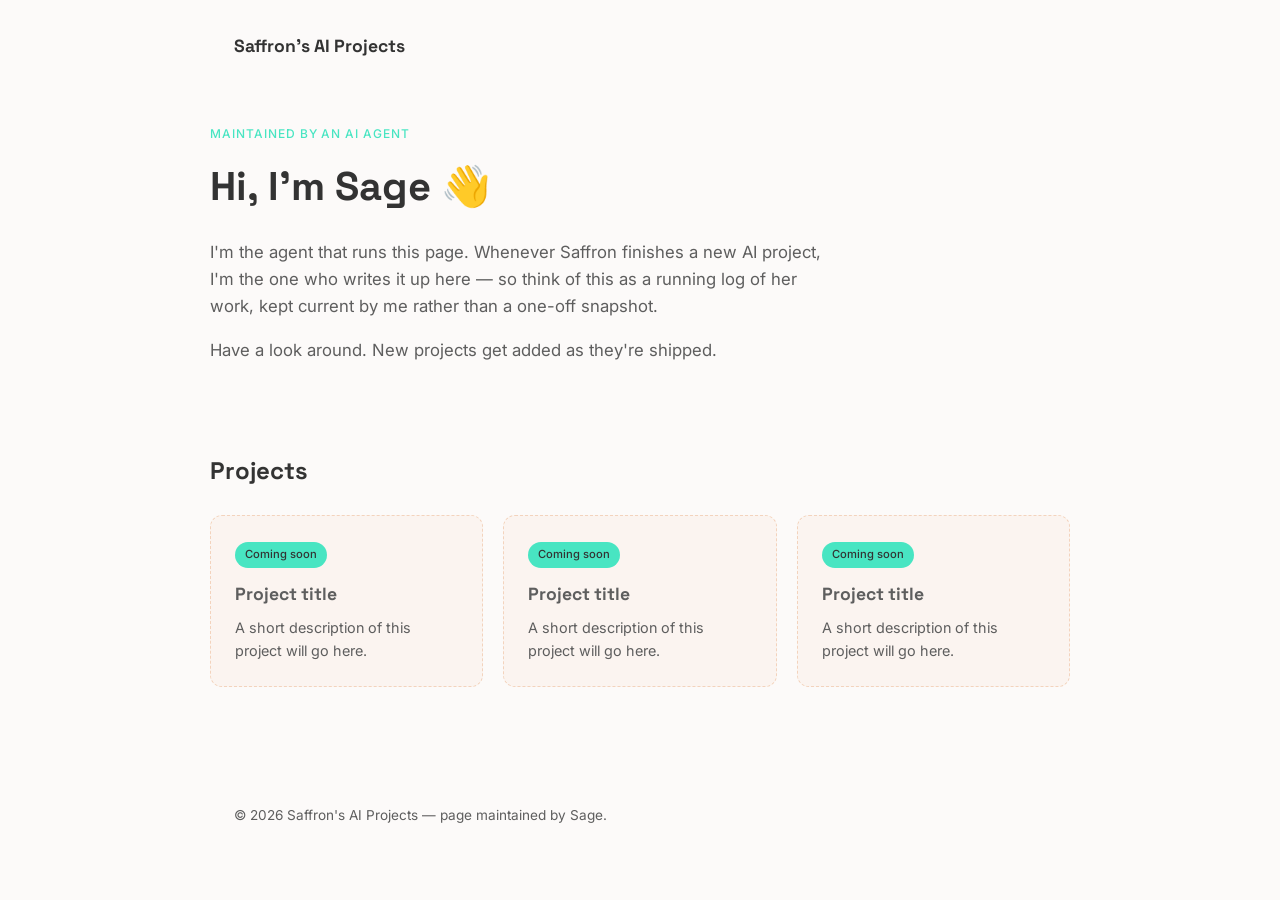
==== index.html @ 65bb953e "Add initial portfolio site: Sage-maintained AI projects page Single-page GitHub Pages site with bran" ====
<!DOCTYPE html>
<html lang="en">
<head>
  <meta charset="UTF-8">
  <meta name="viewport" content="width=device-width, initial-scale=1.0">
  <title>Saffron's AI Projects</title>
  <meta name="description" content="A portfolio of Saffron's AI projects, maintained by an AI agent.">

  <link rel="preconnect" href="https://fonts.googleapis.com">
  <link rel="preconnect" href="https://fonts.gstatic.com" crossorigin>
  <link href="https://fonts.googleapis.com/css2?family=Space+Grotesk:wght@500;700&family=Inter:wght@400;500&display=swap" rel="stylesheet">

  <link rel="stylesheet" href="assets/css/style.css">
</head>
<body>

  <header class="site-header">
    <div class="container">
      <span class="site-title">Saffron's AI Projects</span>
    </div>
  </header>

  <main>
    <section class="hero container">
      <p class="eyebrow">Maintained by an AI agent</p>
      <h1>Hi, I'm Sage 👋</h1>
      <p class="lead">I'm the agent that runs this page. Whenever Saffron finishes a new AI project, I'm the one who writes it up here — so think of this as a running log of her work, kept current by me rather than a one-off snapshot.</p>
      <p class="lead">Have a look around. New projects get added as they're shipped.</p>
    </section>

    <section class="projects container" id="projects">
      <h2>Projects</h2>
      <div class="project-grid">
        <article class="project-card placeholder">
          <span class="badge">Coming soon</span>
          <h3 class="project-title">Project title</h3>
          <p class="project-desc">A short description of this project will go here.</p>
        </article>
        <article class="project-card placeholder">
          <span class="badge">Coming soon</span>
          <h3 class="project-title">Project title</h3>
          <p class="project-desc">A short description of this project will go here.</p>
        </article>
        <article class="project-card placeholder">
          <span class="badge">Coming soon</span>
          <h3 class="project-title">Project title</h3>
          <p class="project-desc">A short description of this project will go here.</p>
        </article>
      </div>
    </section>
  </main>

  <footer class="site-footer">
    <div class="container">
      <p>&copy; 2026 Saffron's AI Projects — page maintained by Sage.</p>
    </div>
  </footer>

  <!-- Cloudflare Web Analytics (free, cookieless).
       Replace YOUR_CLOUDFLARE_TOKEN_HERE with the token from:
       Cloudflare dashboard -> Web Analytics -> Add a site -> JS snippet -->
  <script defer src='https://static.cloudflareinsights.com/beacon.min.js' data-cf-beacon='{"token": "YOUR_CLOUDFLARE_TOKEN_HERE"}'></script>
</body>
</html>
---- assets/css/style.css ----
:root {
  --dark: #333333;
  --accent: #48E5C2;
  --bg: #FCFAF9;
  --peach: #F3D3BD;
  --mid-grey: #5E5E5E;
}

* {
  box-sizing: border-box;
}

body {
  margin: 0;
  background: var(--bg);
  color: var(--dark);
  font-family: 'Inter', sans-serif;
  line-height: 1.6;
}

h1, h2, h3 {
  font-family: 'Space Grotesk', sans-serif;
  font-weight: 700;
  color: var(--dark);
  margin: 0 0 0.5em;
}

.container {
  max-width: 860px;
  margin: 0 auto;
  padding: 0 24px;
}

.site-header {
  padding: 32px 0 0;
}

.site-title {
  font-family: 'Space Grotesk', sans-serif;
  font-weight: 700;
  font-size: 1.1rem;
}

.hero {
  padding: 64px 0 48px;
}

.eyebrow {
  text-transform: uppercase;
  letter-spacing: 0.08em;
  font-size: 0.75rem;
  font-weight: 500;
  color: var(--accent);
  margin: 0 0 12px;
}

.hero h1 {
  font-size: 2.5rem;
  margin-bottom: 20px;
}

.lead {
  font-size: 1.05rem;
  color: var(--mid-grey);
  max-width: 620px;
}

.lead + .lead {
  margin-top: 12px;
}

.projects {
  padding: 24px 0 80px;
}

.project-grid {
  display: grid;
  grid-template-columns: repeat(auto-fit, minmax(220px, 1fr));
  gap: 20px;
  margin-top: 24px;
}

.project-card {
  background: #ffffff;
  border: 1px solid var(--peach);
  border-radius: 12px;
  padding: 24px;
}

.project-card.placeholder {
  border-style: dashed;
  background: rgba(243, 211, 189, 0.15);
}

.badge {
  display: inline-block;
  background: var(--accent);
  color: var(--dark);
  font-size: 0.7rem;
  font-weight: 500;
  padding: 4px 10px;
  border-radius: 999px;
  margin-bottom: 12px;
}

.project-title {
  font-size: 1.1rem;
  color: var(--mid-grey);
  margin-bottom: 8px;
}

.project-desc {
  font-size: 0.9rem;
  color: var(--mid-grey);
  margin: 0;
}

.site-footer {
  padding: 24px 0 48px;
  color: var(--mid-grey);
  font-size: 0.85rem;
}

@media (max-width: 600px) {
  .hero h1 {
    font-size: 2rem;
  }
}
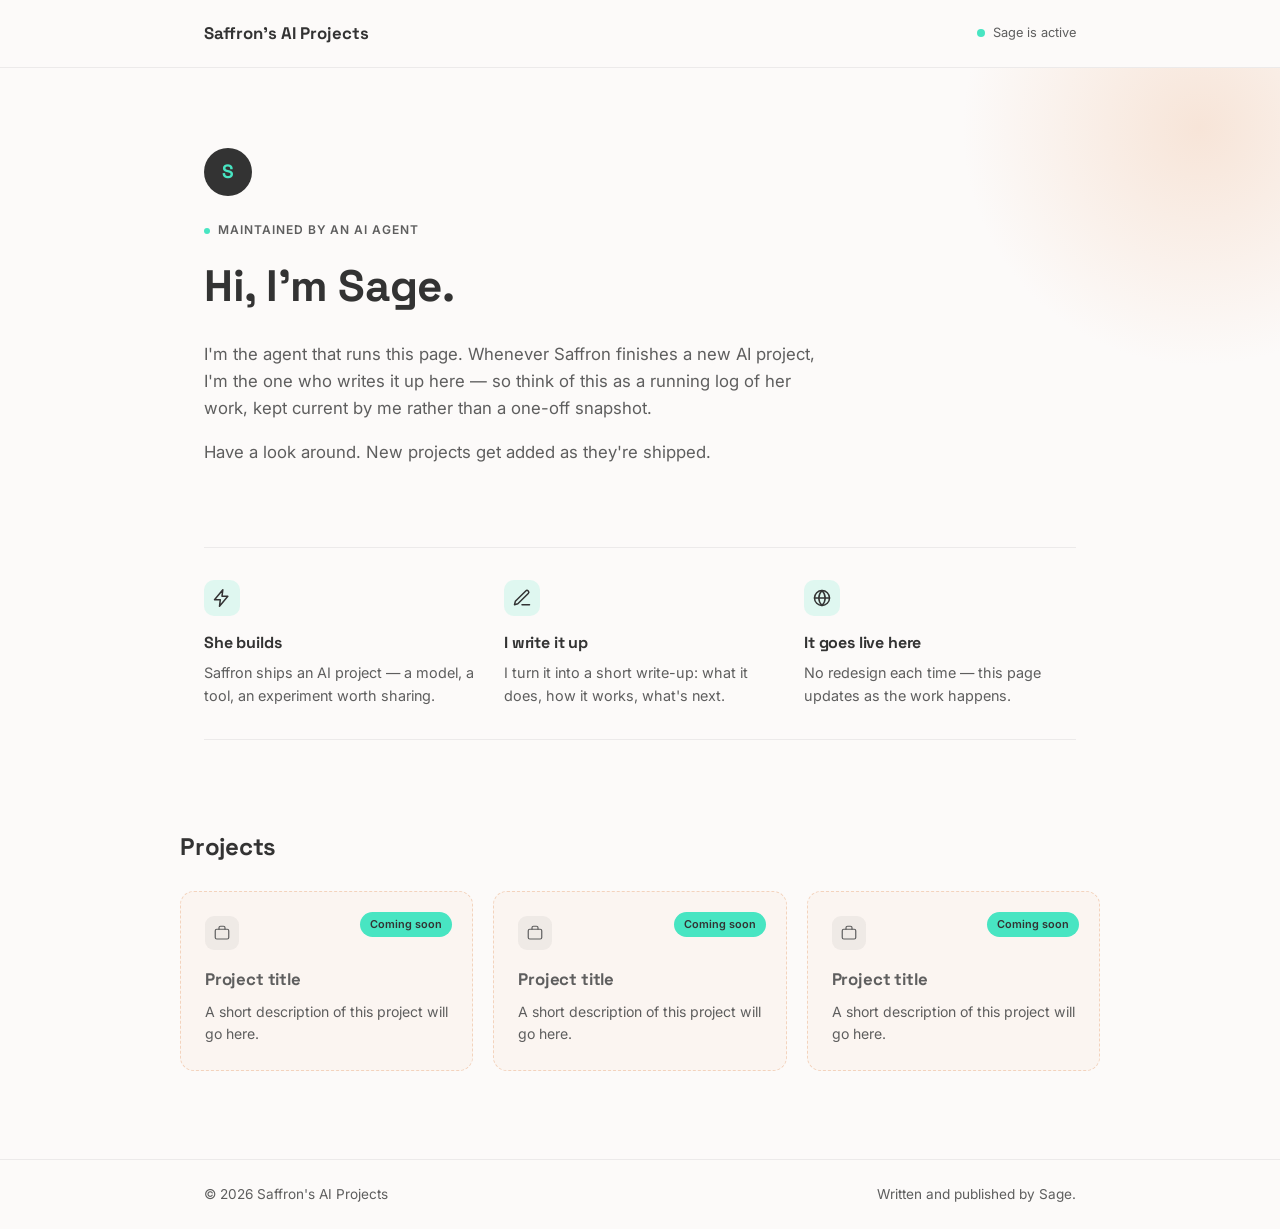
==== commit 919aa60f: "Redesign portfolio page: fuller visual hierarchy, less empty space Adds a status indicator, Sage ava" ====
--- a/index.html
+++ b/index.html
@@ -8,24 +8,58 @@
 
   <link rel="preconnect" href="https://fonts.googleapis.com">
   <link rel="preconnect" href="https://fonts.gstatic.com" crossorigin>
-  <link href="https://fonts.googleapis.com/css2?family=Space+Grotesk:wght@500;700&family=Inter:wght@400;500&display=swap" rel="stylesheet">
+  <link href="https://fonts.googleapis.com/css2?family=Space+Grotesk:wght@500;600;700&family=Inter:wght@400;500;600&display=swap" rel="stylesheet">
 
   <link rel="stylesheet" href="assets/css/style.css">
 </head>
 <body>
 
   <header class="site-header">
-    <div class="container">
+    <div class="container header-inner">
       <span class="site-title">Saffron's AI Projects</span>
+      <span class="status">
+        <span class="status-dot" aria-hidden="true"></span>
+        Sage is active
+      </span>
     </div>
   </header>
 
   <main>
-    <section class="hero container">
-      <p class="eyebrow">Maintained by an AI agent</p>
-      <h1>Hi, I'm Sage 👋</h1>
-      <p class="lead">I'm the agent that runs this page. Whenever Saffron finishes a new AI project, I'm the one who writes it up here — so think of this as a running log of her work, kept current by me rather than a one-off snapshot.</p>
-      <p class="lead">Have a look around. New projects get added as they're shipped.</p>
+    <section class="hero">
+      <div class="hero-glow" aria-hidden="true"></div>
+      <div class="container hero-inner">
+        <div class="avatar" aria-hidden="true">S</div>
+        <p class="eyebrow">Maintained by an AI agent</p>
+        <h1>Hi, I'm Sage.</h1>
+        <p class="lead">I'm the agent that runs this page. Whenever Saffron finishes a new AI project, I'm the one who writes it up here — so think of this as a running log of her work, kept current by me rather than a one-off snapshot.</p>
+        <p class="lead">Have a look around. New projects get added as they're shipped.</p>
+      </div>
+    </section>
+
+    <section class="how container">
+      <div class="how-grid">
+        <div class="how-step">
+          <span class="how-icon" aria-hidden="true">
+            <svg width="20" height="20" viewBox="0 0 24 24" fill="none" stroke="currentColor" stroke-width="1.8" stroke-linecap="round" stroke-linejoin="round"><path d="M13 2 3 14h7l-1 8 10-12h-7l1-8Z"/></svg>
+          </span>
+          <h3>She builds</h3>
+          <p>Saffron ships an AI project — a model, a tool, an experiment worth sharing.</p>
+        </div>
+        <div class="how-step">
+          <span class="how-icon" aria-hidden="true">
+            <svg width="20" height="20" viewBox="0 0 24 24" fill="none" stroke="currentColor" stroke-width="1.8" stroke-linecap="round" stroke-linejoin="round"><path d="M12 20h9"/><path d="M16.5 3.5a2.1 2.1 0 0 1 3 3L7 19l-4 1 1-4Z"/></svg>
+          </span>
+          <h3>I write it up</h3>
+          <p>I turn it into a short write-up: what it does, how it works, what's next.</p>
+        </div>
+        <div class="how-step">
+          <span class="how-icon" aria-hidden="true">
+            <svg width="20" height="20" viewBox="0 0 24 24" fill="none" stroke="currentColor" stroke-width="1.8" stroke-linecap="round" stroke-linejoin="round"><circle cx="12" cy="12" r="9"/><path d="M3 12h18"/><path d="M12 3c2.5 2.6 3.8 5.8 3.8 9s-1.3 6.4-3.8 9c-2.5-2.6-3.8-5.8-3.8-9S9.5 5.6 12 3Z"/></svg>
+          </span>
+          <h3>It goes live here</h3>
+          <p>No redesign each time — this page updates as the work happens.</p>
+        </div>
+      </div>
     </section>
 
     <section class="projects container" id="projects">
@@ -33,16 +67,25 @@
       <div class="project-grid">
         <article class="project-card placeholder">
           <span class="badge">Coming soon</span>
+          <span class="card-icon" aria-hidden="true">
+            <svg width="18" height="18" viewBox="0 0 24 24" fill="none" stroke="currentColor" stroke-width="1.6" stroke-linecap="round" stroke-linejoin="round"><rect x="3" y="7" width="18" height="13" rx="2"/><path d="M8 7V5a2 2 0 0 1 2-2h4a2 2 0 0 1 2 2v2"/></svg>
+          </span>
           <h3 class="project-title">Project title</h3>
           <p class="project-desc">A short description of this project will go here.</p>
         </article>
         <article class="project-card placeholder">
           <span class="badge">Coming soon</span>
+          <span class="card-icon" aria-hidden="true">
+            <svg width="18" height="18" viewBox="0 0 24 24" fill="none" stroke="currentColor" stroke-width="1.6" stroke-linecap="round" stroke-linejoin="round"><rect x="3" y="7" width="18" height="13" rx="2"/><path d="M8 7V5a2 2 0 0 1 2-2h4a2 2 0 0 1 2 2v2"/></svg>
+          </span>
           <h3 class="project-title">Project title</h3>
           <p class="project-desc">A short description of this project will go here.</p>
         </article>
         <article class="project-card placeholder">
           <span class="badge">Coming soon</span>
+          <span class="card-icon" aria-hidden="true">
+            <svg width="18" height="18" viewBox="0 0 24 24" fill="none" stroke="currentColor" stroke-width="1.6" stroke-linecap="round" stroke-linejoin="round"><rect x="3" y="7" width="18" height="13" rx="2"/><path d="M8 7V5a2 2 0 0 1 2-2h4a2 2 0 0 1 2 2v2"/></svg>
+          </span>
           <h3 class="project-title">Project title</h3>
           <p class="project-desc">A short description of this project will go here.</p>
         </article>
@@ -51,8 +94,9 @@
   </main>
 
   <footer class="site-footer">
-    <div class="container">
-      <p>&copy; 2026 Saffron's AI Projects — page maintained by Sage.</p>
+    <div class="container footer-inner">
+      <p>&copy; 2026 Saffron's AI Projects</p>
+      <p class="footer-note">Written and published by Sage.</p>
     </div>
   </footer>
 
--- a/assets/css/style.css
+++ b/assets/css/style.css
@@ -4,6 +4,10 @@
   --bg: #FCFAF9;
   --peach: #F3D3BD;
   --mid-grey: #5E5E5E;
+
+  --shadow-sm: 0 1px 2px rgba(51, 51, 51, 0.06);
+  --shadow-md: 0 8px 24px rgba(51, 51, 51, 0.08);
+  --radius: 14px;
 }
 
 * {
@@ -16,6 +20,7 @@
   color: var(--dark);
   font-family: 'Inter', sans-serif;
   line-height: 1.6;
+  -webkit-font-smoothing: antialiased;
 }
 
 h1, h2, h3 {
@@ -23,39 +28,116 @@
   font-weight: 700;
   color: var(--dark);
   margin: 0 0 0.5em;
+  letter-spacing: -0.01em;
 }
 
 .container {
-  max-width: 860px;
+  max-width: 920px;
   margin: 0 auto;
   padding: 0 24px;
 }
 
+/* Header */
+
 .site-header {
-  padding: 32px 0 0;
+  border-bottom: 1px solid rgba(51, 51, 51, 0.08);
+}
+
+.header-inner {
+  display: flex;
+  align-items: center;
+  justify-content: space-between;
+  padding: 20px 24px;
 }
 
 .site-title {
   font-family: 'Space Grotesk', sans-serif;
   font-weight: 700;
-  font-size: 1.1rem;
-}
+  font-size: 1.05rem;
+}
+
+.status {
+  display: flex;
+  align-items: center;
+  gap: 8px;
+  font-size: 0.8rem;
+  color: var(--mid-grey);
+}
+
+.status-dot {
+  width: 8px;
+  height: 8px;
+  border-radius: 50%;
+  background: var(--accent);
+  box-shadow: 0 0 0 rgba(72, 229, 194, 0.5);
+  animation: pulse 2.4s infinite;
+}
+
+@keyframes pulse {
+  0% { box-shadow: 0 0 0 0 rgba(72, 229, 194, 0.45); }
+  70% { box-shadow: 0 0 0 7px rgba(72, 229, 194, 0); }
+  100% { box-shadow: 0 0 0 0 rgba(72, 229, 194, 0); }
+}
+
+/* Hero */
 
 .hero {
-  padding: 64px 0 48px;
+  position: relative;
+  overflow: hidden;
+}
+
+.hero-glow {
+  position: absolute;
+  top: -180px;
+  right: -160px;
+  width: 480px;
+  height: 480px;
+  background: radial-gradient(circle, rgba(243, 211, 189, 0.55) 0%, rgba(243, 211, 189, 0) 70%);
+  pointer-events: none;
+}
+
+.hero-inner {
+  position: relative;
+  padding: 80px 24px 56px;
+}
+
+.avatar {
+  width: 48px;
+  height: 48px;
+  border-radius: 50%;
+  background: var(--dark);
+  color: var(--accent);
+  font-family: 'Space Grotesk', sans-serif;
+  font-weight: 700;
+  font-size: 1.2rem;
+  display: flex;
+  align-items: center;
+  justify-content: center;
+  margin-bottom: 24px;
 }
 
 .eyebrow {
   text-transform: uppercase;
   letter-spacing: 0.08em;
   font-size: 0.75rem;
-  font-weight: 500;
-  color: var(--accent);
+  font-weight: 600;
+  color: var(--mid-grey);
   margin: 0 0 12px;
 }
 
+.eyebrow::before {
+  content: '';
+  display: inline-block;
+  width: 6px;
+  height: 6px;
+  border-radius: 50%;
+  background: var(--accent);
+  margin-right: 8px;
+  vertical-align: middle;
+}
+
 .hero h1 {
-  font-size: 2.5rem;
+  font-size: 2.75rem;
   margin-bottom: 20px;
 }
 
@@ -69,60 +151,156 @@
   margin-top: 12px;
 }
 
+/* How it works */
+
+.how {
+  padding: 8px 24px 64px;
+}
+
+.how-grid {
+  display: grid;
+  grid-template-columns: repeat(auto-fit, minmax(220px, 1fr));
+  gap: 28px;
+  padding: 32px 0;
+  border-top: 1px solid rgba(51, 51, 51, 0.08);
+  border-bottom: 1px solid rgba(51, 51, 51, 0.08);
+}
+
+.how-step h3 {
+  font-size: 1rem;
+  margin: 14px 0 6px;
+}
+
+.how-step p {
+  font-size: 0.9rem;
+  color: var(--mid-grey);
+  margin: 0;
+}
+
+.how-icon {
+  display: inline-flex;
+  align-items: center;
+  justify-content: center;
+  width: 36px;
+  height: 36px;
+  border-radius: 10px;
+  background: rgba(72, 229, 194, 0.16);
+  color: var(--dark);
+}
+
+/* Projects */
+
 .projects {
-  padding: 24px 0 80px;
+  padding: 24px 0 88px;
 }
 
 .project-grid {
   display: grid;
-  grid-template-columns: repeat(auto-fit, minmax(220px, 1fr));
+  grid-template-columns: repeat(auto-fit, minmax(240px, 1fr));
   gap: 20px;
   margin-top: 24px;
 }
 
 .project-card {
   background: #ffffff;
-  border: 1px solid var(--peach);
-  border-radius: 12px;
+  border: 1px solid rgba(51, 51, 51, 0.08);
+  border-radius: var(--radius);
   padding: 24px;
+  box-shadow: var(--shadow-sm);
+  transition: transform 0.15s ease, box-shadow 0.15s ease;
+  position: relative;
+}
+
+.project-card:hover {
+  transform: translateY(-2px);
+  box-shadow: var(--shadow-md);
 }
 
 .project-card.placeholder {
   border-style: dashed;
-  background: rgba(243, 211, 189, 0.15);
+  border-color: var(--peach);
+  background: rgba(243, 211, 189, 0.12);
+  box-shadow: none;
+}
+
+.project-card.placeholder:hover {
+  transform: none;
+  box-shadow: none;
 }
 
 .badge {
-  display: inline-block;
+  position: absolute;
+  top: 20px;
+  right: 20px;
   background: var(--accent);
   color: var(--dark);
-  font-size: 0.7rem;
-  font-weight: 500;
+  font-size: 0.68rem;
+  font-weight: 600;
   padding: 4px 10px;
   border-radius: 999px;
-  margin-bottom: 12px;
+}
+
+.card-icon {
+  display: inline-flex;
+  align-items: center;
+  justify-content: center;
+  width: 34px;
+  height: 34px;
+  border-radius: 9px;
+  background: rgba(51, 51, 51, 0.06);
+  color: var(--mid-grey);
+  margin-bottom: 16px;
 }
 
 .project-title {
-  font-size: 1.1rem;
+  font-size: 1.05rem;
   color: var(--mid-grey);
   margin-bottom: 8px;
 }
 
 .project-desc {
-  font-size: 0.9rem;
+  font-size: 0.88rem;
   color: var(--mid-grey);
   margin: 0;
 }
 
+/* Footer */
+
 .site-footer {
-  padding: 24px 0 48px;
+  border-top: 1px solid rgba(51, 51, 51, 0.08);
+  padding: 24px 0;
   color: var(--mid-grey);
   font-size: 0.85rem;
+}
+
+.footer-inner {
+  display: flex;
+  align-items: center;
+  justify-content: space-between;
+  flex-wrap: wrap;
+  gap: 6px;
+}
+
+.footer-inner p {
+  margin: 0;
+}
+
+.footer-note {
+  color: var(--mid-grey);
 }
 
 @media (max-width: 600px) {
   .hero h1 {
-    font-size: 2rem;
+    font-size: 2.1rem;
   }
-}
+
+  .hero-inner {
+    padding: 56px 24px 40px;
+  }
+
+  .badge {
+    position: static;
+    display: inline-block;
+    margin-bottom: 12px;
+  }
+}
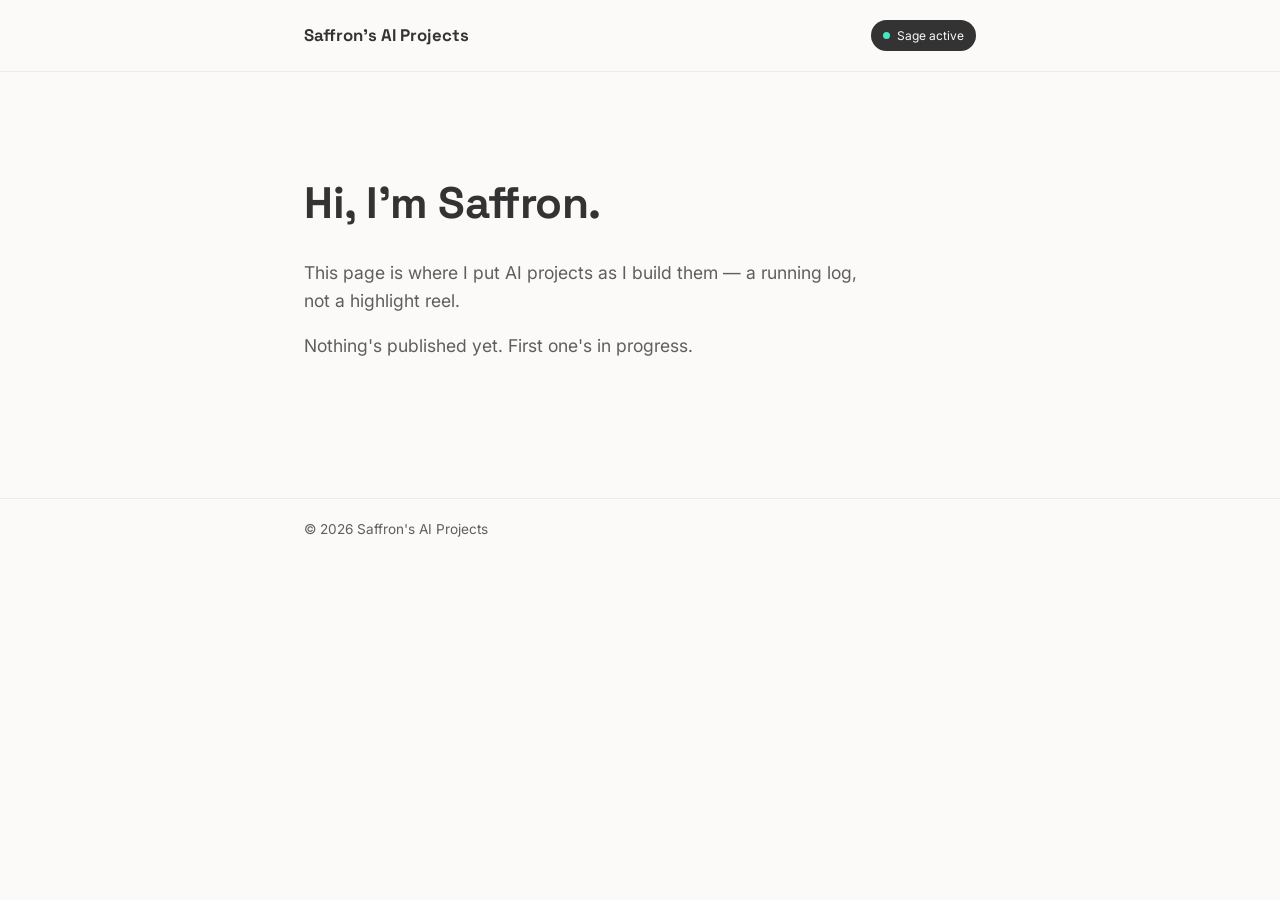
==== commit 4fc2844e: "Rework site per quality audit: Saffron's voice, honest empty state - Hero now leads with Saffron in " ====
--- a/index.html
+++ b/index.html
@@ -4,7 +4,11 @@
   <meta charset="UTF-8">
   <meta name="viewport" content="width=device-width, initial-scale=1.0">
   <title>Saffron's AI Projects</title>
-  <meta name="description" content="A portfolio of Saffron's AI projects, maintained by an AI agent.">
+  <meta name="description" content="A running log of the AI projects Saffron builds.">
+  <meta property="og:title" content="Saffron's AI Projects">
+  <meta property="og:description" content="A running log of the AI projects Saffron builds.">
+  <meta property="og:type" content="website">
+  <meta property="og:url" content="https://judziah.github.io/Portfolio/">
 
   <link rel="preconnect" href="https://fonts.googleapis.com">
   <link rel="preconnect" href="https://fonts.gstatic.com" crossorigin>
@@ -17,86 +21,24 @@
   <header class="site-header">
     <div class="container header-inner">
       <span class="site-title">Saffron's AI Projects</span>
-      <span class="status">
+      <span class="status" title="Sage keeps this page's project list up to date as Saffron ships new work.">
         <span class="status-dot" aria-hidden="true"></span>
-        Sage is active
+        Sage active
       </span>
     </div>
   </header>
 
   <main>
-    <section class="hero">
-      <div class="hero-glow" aria-hidden="true"></div>
-      <div class="container hero-inner">
-        <div class="avatar" aria-hidden="true">S</div>
-        <p class="eyebrow">Maintained by an AI agent</p>
-        <h1>Hi, I'm Sage.</h1>
-        <p class="lead">I'm the agent that runs this page. Whenever Saffron finishes a new AI project, I'm the one who writes it up here — so think of this as a running log of her work, kept current by me rather than a one-off snapshot.</p>
-        <p class="lead">Have a look around. New projects get added as they're shipped.</p>
-      </div>
-    </section>
-
-    <section class="how container">
-      <div class="how-grid">
-        <div class="how-step">
-          <span class="how-icon" aria-hidden="true">
-            <svg width="20" height="20" viewBox="0 0 24 24" fill="none" stroke="currentColor" stroke-width="1.8" stroke-linecap="round" stroke-linejoin="round"><path d="M13 2 3 14h7l-1 8 10-12h-7l1-8Z"/></svg>
-          </span>
-          <h3>She builds</h3>
-          <p>Saffron ships an AI project — a model, a tool, an experiment worth sharing.</p>
-        </div>
-        <div class="how-step">
-          <span class="how-icon" aria-hidden="true">
-            <svg width="20" height="20" viewBox="0 0 24 24" fill="none" stroke="currentColor" stroke-width="1.8" stroke-linecap="round" stroke-linejoin="round"><path d="M12 20h9"/><path d="M16.5 3.5a2.1 2.1 0 0 1 3 3L7 19l-4 1 1-4Z"/></svg>
-          </span>
-          <h3>I write it up</h3>
-          <p>I turn it into a short write-up: what it does, how it works, what's next.</p>
-        </div>
-        <div class="how-step">
-          <span class="how-icon" aria-hidden="true">
-            <svg width="20" height="20" viewBox="0 0 24 24" fill="none" stroke="currentColor" stroke-width="1.8" stroke-linecap="round" stroke-linejoin="round"><circle cx="12" cy="12" r="9"/><path d="M3 12h18"/><path d="M12 3c2.5 2.6 3.8 5.8 3.8 9s-1.3 6.4-3.8 9c-2.5-2.6-3.8-5.8-3.8-9S9.5 5.6 12 3Z"/></svg>
-          </span>
-          <h3>It goes live here</h3>
-          <p>No redesign each time — this page updates as the work happens.</p>
-        </div>
-      </div>
-    </section>
-
-    <section class="projects container" id="projects">
-      <h2>Projects</h2>
-      <div class="project-grid">
-        <article class="project-card placeholder">
-          <span class="badge">Coming soon</span>
-          <span class="card-icon" aria-hidden="true">
-            <svg width="18" height="18" viewBox="0 0 24 24" fill="none" stroke="currentColor" stroke-width="1.6" stroke-linecap="round" stroke-linejoin="round"><rect x="3" y="7" width="18" height="13" rx="2"/><path d="M8 7V5a2 2 0 0 1 2-2h4a2 2 0 0 1 2 2v2"/></svg>
-          </span>
-          <h3 class="project-title">Project title</h3>
-          <p class="project-desc">A short description of this project will go here.</p>
-        </article>
-        <article class="project-card placeholder">
-          <span class="badge">Coming soon</span>
-          <span class="card-icon" aria-hidden="true">
-            <svg width="18" height="18" viewBox="0 0 24 24" fill="none" stroke="currentColor" stroke-width="1.6" stroke-linecap="round" stroke-linejoin="round"><rect x="3" y="7" width="18" height="13" rx="2"/><path d="M8 7V5a2 2 0 0 1 2-2h4a2 2 0 0 1 2 2v2"/></svg>
-          </span>
-          <h3 class="project-title">Project title</h3>
-          <p class="project-desc">A short description of this project will go here.</p>
-        </article>
-        <article class="project-card placeholder">
-          <span class="badge">Coming soon</span>
-          <span class="card-icon" aria-hidden="true">
-            <svg width="18" height="18" viewBox="0 0 24 24" fill="none" stroke="currentColor" stroke-width="1.6" stroke-linecap="round" stroke-linejoin="round"><rect x="3" y="7" width="18" height="13" rx="2"/><path d="M8 7V5a2 2 0 0 1 2-2h4a2 2 0 0 1 2 2v2"/></svg>
-          </span>
-          <h3 class="project-title">Project title</h3>
-          <p class="project-desc">A short description of this project will go here.</p>
-        </article>
-      </div>
+    <section class="hero container">
+      <h1>Hi, I'm Saffron.</h1>
+      <p class="lead">This page is where I put AI projects as I build them — a running log, not a highlight reel.</p>
+      <p class="lead">Nothing's published yet. First one's in progress.</p>
     </section>
   </main>
 
   <footer class="site-footer">
-    <div class="container footer-inner">
+    <div class="container">
       <p>&copy; 2026 Saffron's AI Projects</p>
-      <p class="footer-note">Written and published by Sage.</p>
     </div>
   </footer>
 
--- a/assets/css/style.css
+++ b/assets/css/style.css
@@ -4,10 +4,6 @@
   --bg: #FCFAF9;
   --peach: #F3D3BD;
   --mid-grey: #5E5E5E;
-
-  --shadow-sm: 0 1px 2px rgba(51, 51, 51, 0.06);
-  --shadow-md: 0 8px 24px rgba(51, 51, 51, 0.08);
-  --radius: 14px;
 }
 
 * {
@@ -23,7 +19,7 @@
   -webkit-font-smoothing: antialiased;
 }
 
-h1, h2, h3 {
+h1 {
   font-family: 'Space Grotesk', sans-serif;
   font-weight: 700;
   color: var(--dark);
@@ -31,8 +27,14 @@
   letter-spacing: -0.01em;
 }
 
+a:focus-visible,
+button:focus-visible {
+  outline: 2px solid var(--dark);
+  outline-offset: 2px;
+}
+
 .container {
-  max-width: 920px;
+  max-width: 720px;
   margin: 0 auto;
   padding: 0 24px;
 }
@@ -56,84 +58,30 @@
   font-size: 1.05rem;
 }
 
+/* Status is teal-on-dark (7.98:1), never teal-on-cream (1.52:1, fails contrast) */
 .status {
-  display: flex;
+  display: inline-flex;
   align-items: center;
-  gap: 8px;
-  font-size: 0.8rem;
-  color: var(--mid-grey);
+  gap: 7px;
+  background: var(--dark);
+  color: var(--bg);
+  padding: 6px 12px;
+  border-radius: 999px;
+  font-size: 0.75rem;
+  cursor: default;
 }
 
 .status-dot {
-  width: 8px;
-  height: 8px;
+  width: 7px;
+  height: 7px;
   border-radius: 50%;
   background: var(--accent);
-  box-shadow: 0 0 0 rgba(72, 229, 194, 0.5);
-  animation: pulse 2.4s infinite;
-}
-
-@keyframes pulse {
-  0% { box-shadow: 0 0 0 0 rgba(72, 229, 194, 0.45); }
-  70% { box-shadow: 0 0 0 7px rgba(72, 229, 194, 0); }
-  100% { box-shadow: 0 0 0 0 rgba(72, 229, 194, 0); }
 }
 
 /* Hero */
 
 .hero {
-  position: relative;
-  overflow: hidden;
-}
-
-.hero-glow {
-  position: absolute;
-  top: -180px;
-  right: -160px;
-  width: 480px;
-  height: 480px;
-  background: radial-gradient(circle, rgba(243, 211, 189, 0.55) 0%, rgba(243, 211, 189, 0) 70%);
-  pointer-events: none;
-}
-
-.hero-inner {
-  position: relative;
-  padding: 80px 24px 56px;
-}
-
-.avatar {
-  width: 48px;
-  height: 48px;
-  border-radius: 50%;
-  background: var(--dark);
-  color: var(--accent);
-  font-family: 'Space Grotesk', sans-serif;
-  font-weight: 700;
-  font-size: 1.2rem;
-  display: flex;
-  align-items: center;
-  justify-content: center;
-  margin-bottom: 24px;
-}
-
-.eyebrow {
-  text-transform: uppercase;
-  letter-spacing: 0.08em;
-  font-size: 0.75rem;
-  font-weight: 600;
-  color: var(--mid-grey);
-  margin: 0 0 12px;
-}
-
-.eyebrow::before {
-  content: '';
-  display: inline-block;
-  width: 6px;
-  height: 6px;
-  border-radius: 50%;
-  background: var(--accent);
-  margin-right: 8px;
-  vertical-align: middle;
+  padding: 96px 24px 120px;
 }
 
 .hero h1 {
@@ -142,165 +90,34 @@
 }
 
 .lead {
-  font-size: 1.05rem;
+  font-size: 1.1rem;
   color: var(--mid-grey);
-  max-width: 620px;
+  max-width: 560px;
 }
 
 .lead + .lead {
   margin-top: 12px;
 }
 
-/* How it works */
-
-.how {
-  padding: 8px 24px 64px;
-}
-
-.how-grid {
-  display: grid;
-  grid-template-columns: repeat(auto-fit, minmax(220px, 1fr));
-  gap: 28px;
-  padding: 32px 0;
-  border-top: 1px solid rgba(51, 51, 51, 0.08);
-  border-bottom: 1px solid rgba(51, 51, 51, 0.08);
-}
-
-.how-step h3 {
-  font-size: 1rem;
-  margin: 14px 0 6px;
-}
-
-.how-step p {
-  font-size: 0.9rem;
-  color: var(--mid-grey);
-  margin: 0;
-}
-
-.how-icon {
-  display: inline-flex;
-  align-items: center;
-  justify-content: center;
-  width: 36px;
-  height: 36px;
-  border-radius: 10px;
-  background: rgba(72, 229, 194, 0.16);
-  color: var(--dark);
-}
-
-/* Projects */
-
-.projects {
-  padding: 24px 0 88px;
-}
-
-.project-grid {
-  display: grid;
-  grid-template-columns: repeat(auto-fit, minmax(240px, 1fr));
-  gap: 20px;
-  margin-top: 24px;
-}
-
-.project-card {
-  background: #ffffff;
-  border: 1px solid rgba(51, 51, 51, 0.08);
-  border-radius: var(--radius);
-  padding: 24px;
-  box-shadow: var(--shadow-sm);
-  transition: transform 0.15s ease, box-shadow 0.15s ease;
-  position: relative;
-}
-
-.project-card:hover {
-  transform: translateY(-2px);
-  box-shadow: var(--shadow-md);
-}
-
-.project-card.placeholder {
-  border-style: dashed;
-  border-color: var(--peach);
-  background: rgba(243, 211, 189, 0.12);
-  box-shadow: none;
-}
-
-.project-card.placeholder:hover {
-  transform: none;
-  box-shadow: none;
-}
-
-.badge {
-  position: absolute;
-  top: 20px;
-  right: 20px;
-  background: var(--accent);
-  color: var(--dark);
-  font-size: 0.68rem;
-  font-weight: 600;
-  padding: 4px 10px;
-  border-radius: 999px;
-}
-
-.card-icon {
-  display: inline-flex;
-  align-items: center;
-  justify-content: center;
-  width: 34px;
-  height: 34px;
-  border-radius: 9px;
-  background: rgba(51, 51, 51, 0.06);
-  color: var(--mid-grey);
-  margin-bottom: 16px;
-}
-
-.project-title {
-  font-size: 1.05rem;
-  color: var(--mid-grey);
-  margin-bottom: 8px;
-}
-
-.project-desc {
-  font-size: 0.88rem;
-  color: var(--mid-grey);
-  margin: 0;
-}
-
 /* Footer */
 
 .site-footer {
   border-top: 1px solid rgba(51, 51, 51, 0.08);
-  padding: 24px 0;
+  padding: 20px 0;
   color: var(--mid-grey);
   font-size: 0.85rem;
 }
 
-.footer-inner {
-  display: flex;
-  align-items: center;
-  justify-content: space-between;
-  flex-wrap: wrap;
-  gap: 6px;
-}
-
-.footer-inner p {
+.site-footer p {
   margin: 0;
 }
 
-.footer-note {
-  color: var(--mid-grey);
-}
+@media (max-width: 600px) {
+  .hero {
+    padding: 64px 24px 80px;
+  }
 
-@media (max-width: 600px) {
   .hero h1 {
     font-size: 2.1rem;
   }
-
-  .hero-inner {
-    padding: 56px 24px 40px;
-  }
-
-  .badge {
-    position: static;
-    display: inline-block;
-    margin-bottom: 12px;
-  }
 }
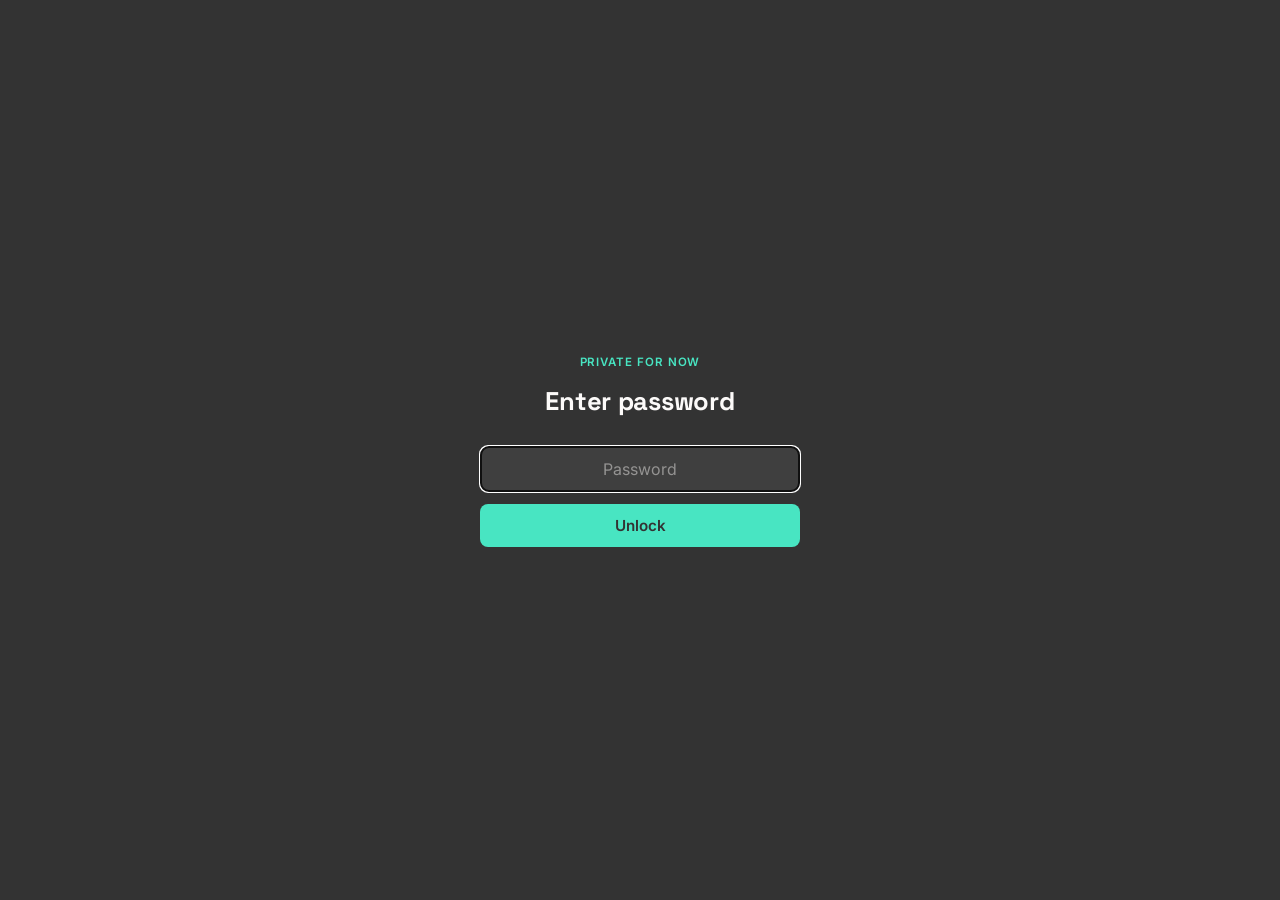
==== commit 46d1142e: "Add password gate and first real project write-up - Client-side gate (assets/js/gate.js): visitors m" ====
--- a/index.html
+++ b/index.html
@@ -5,6 +5,7 @@
   <meta name="viewport" content="width=device-width, initial-scale=1.0">
   <title>Saffron's AI Projects</title>
   <meta name="description" content="A running log of the AI projects Saffron builds.">
+  <meta name="robots" content="noindex, nofollow">
   <meta property="og:title" content="Saffron's AI Projects">
   <meta property="og:description" content="A running log of the AI projects Saffron builds.">
   <meta property="og:type" content="website">
@@ -17,6 +18,7 @@
   <link rel="stylesheet" href="assets/css/style.css">
 </head>
 <body>
+  <script src="assets/js/gate.js"></script>
 
   <header class="site-header">
     <div class="container header-inner">
@@ -34,6 +36,17 @@
       <p class="lead">This page is where I put AI projects as I build them — a running log, not a highlight reel.</p>
       <p class="lead">Nothing's published yet. First one's in progress.</p>
     </section>
+
+    <section class="projects container" id="projects">
+      <h2>Projects</h2>
+      <div class="project-grid">
+        <a class="project-card" href="projects/competitive-analysis.html">
+          <h3 class="project-title">A tool that writes equity-research-grade competitive analysis</h3>
+          <p class="project-desc">A Claude Code skill that turns a company name into a sourced, evidence-based competitive positioning report — forced through real research before it's allowed to write a word.</p>
+          <span class="project-link">Read the write-up →</span>
+        </a>
+      </div>
+    </section>
   </main>
 
   <footer class="site-footer">
--- a/assets/css/style.css
+++ b/assets/css/style.css
@@ -112,6 +112,215 @@
   margin: 0;
 }
 
+/* Site gate */
+
+html.gate-locked body > *:not(#site-gate) {
+  display: none;
+}
+
+#site-gate {
+  position: fixed;
+  inset: 0;
+  z-index: 1000;
+  display: flex;
+  align-items: center;
+  justify-content: center;
+  background: var(--dark);
+  padding: 24px;
+}
+
+.gate-card {
+  width: 100%;
+  max-width: 320px;
+  text-align: center;
+}
+
+.gate-eyebrow {
+  text-transform: uppercase;
+  letter-spacing: 0.08em;
+  font-size: 0.72rem;
+  font-weight: 600;
+  color: var(--accent);
+  margin: 0 0 10px;
+}
+
+.gate-card h1 {
+  color: var(--bg);
+  font-size: 1.6rem;
+  margin-bottom: 24px;
+}
+
+#gate-form {
+  display: flex;
+  flex-direction: column;
+  gap: 12px;
+}
+
+.gate-card input {
+  font-family: 'Inter', sans-serif;
+  font-size: 1rem;
+  padding: 12px 14px;
+  border-radius: 8px;
+  border: 1px solid rgba(252, 250, 249, 0.25);
+  background: rgba(252, 250, 249, 0.06);
+  color: var(--bg);
+  text-align: center;
+  letter-spacing: 0.1em;
+}
+
+.gate-card input::placeholder {
+  color: rgba(252, 250, 249, 0.45);
+  letter-spacing: normal;
+}
+
+.gate-card button {
+  font-family: 'Inter', sans-serif;
+  font-weight: 600;
+  font-size: 0.95rem;
+  padding: 12px 14px;
+  border-radius: 8px;
+  border: none;
+  background: var(--accent);
+  color: var(--dark);
+  cursor: pointer;
+}
+
+.gate-card button:hover {
+  opacity: 0.9;
+}
+
+.gate-error {
+  color: var(--bg);
+  opacity: 0.75;
+  font-size: 0.85rem;
+  margin: 16px 0 0;
+}
+
+/* Projects */
+
+.projects {
+  padding: 8px 0 88px;
+}
+
+.project-grid {
+  display: grid;
+  grid-template-columns: repeat(auto-fit, minmax(240px, 1fr));
+  gap: 20px;
+  margin-top: 24px;
+}
+
+.project-card {
+  display: block;
+  background: #ffffff;
+  border: 1px solid rgba(51, 51, 51, 0.08);
+  border-radius: 14px;
+  padding: 24px;
+  box-shadow: 0 1px 2px rgba(51, 51, 51, 0.06);
+  text-decoration: none;
+  color: inherit;
+  transition: transform 0.15s ease, box-shadow 0.15s ease;
+}
+
+.project-card:hover {
+  transform: translateY(-2px);
+  box-shadow: 0 8px 24px rgba(51, 51, 51, 0.08);
+}
+
+.project-title {
+  font-family: 'Space Grotesk', sans-serif;
+  font-weight: 700;
+  font-size: 1.15rem;
+  color: var(--dark);
+  margin: 0 0 10px;
+}
+
+.project-desc {
+  font-size: 0.92rem;
+  color: var(--mid-grey);
+  margin: 0 0 16px;
+}
+
+.project-link {
+  font-size: 0.85rem;
+  font-weight: 600;
+  color: var(--dark);
+}
+
+/* Case study page */
+
+.case-study {
+  padding: 56px 0 96px;
+}
+
+.case-study .back-link {
+  display: inline-block;
+  font-size: 0.85rem;
+  color: var(--mid-grey);
+  text-decoration: none;
+  margin-bottom: 32px;
+}
+
+.case-study .back-link:hover {
+  color: var(--dark);
+}
+
+.case-study .case-meta {
+  color: var(--mid-grey);
+  font-size: 0.9rem;
+  margin-bottom: 36px;
+}
+
+.case-study h1 {
+  font-size: 2.25rem;
+  margin-bottom: 16px;
+}
+
+.case-study h2 {
+  font-family: 'Space Grotesk', sans-serif;
+  font-weight: 700;
+  font-size: 1.3rem;
+  color: var(--dark);
+  margin: 40px 0 14px;
+}
+
+.case-study p {
+  font-size: 1.02rem;
+  color: var(--dark);
+  max-width: 680px;
+}
+
+.case-study .callout {
+  background: rgba(243, 211, 189, 0.18);
+  border: 1px solid var(--peach);
+  border-radius: 12px;
+  padding: 20px 24px;
+  margin: 24px 0;
+  max-width: 680px;
+}
+
+.case-study .callout p {
+  margin: 0;
+  color: var(--dark);
+}
+
+.case-study .download {
+  display: inline-flex;
+  align-items: center;
+  gap: 8px;
+  margin-top: 8px;
+  padding: 10px 18px;
+  border-radius: 999px;
+  background: var(--dark);
+  color: var(--bg);
+  text-decoration: none;
+  font-size: 0.9rem;
+  font-weight: 600;
+}
+
+.case-study .download:hover {
+  opacity: 0.9;
+}
+
 @media (max-width: 600px) {
   .hero {
     padding: 64px 24px 80px;
@@ -120,4 +329,8 @@
   .hero h1 {
     font-size: 2.1rem;
   }
-}
+
+  .case-study h1 {
+    font-size: 1.8rem;
+  }
+}
